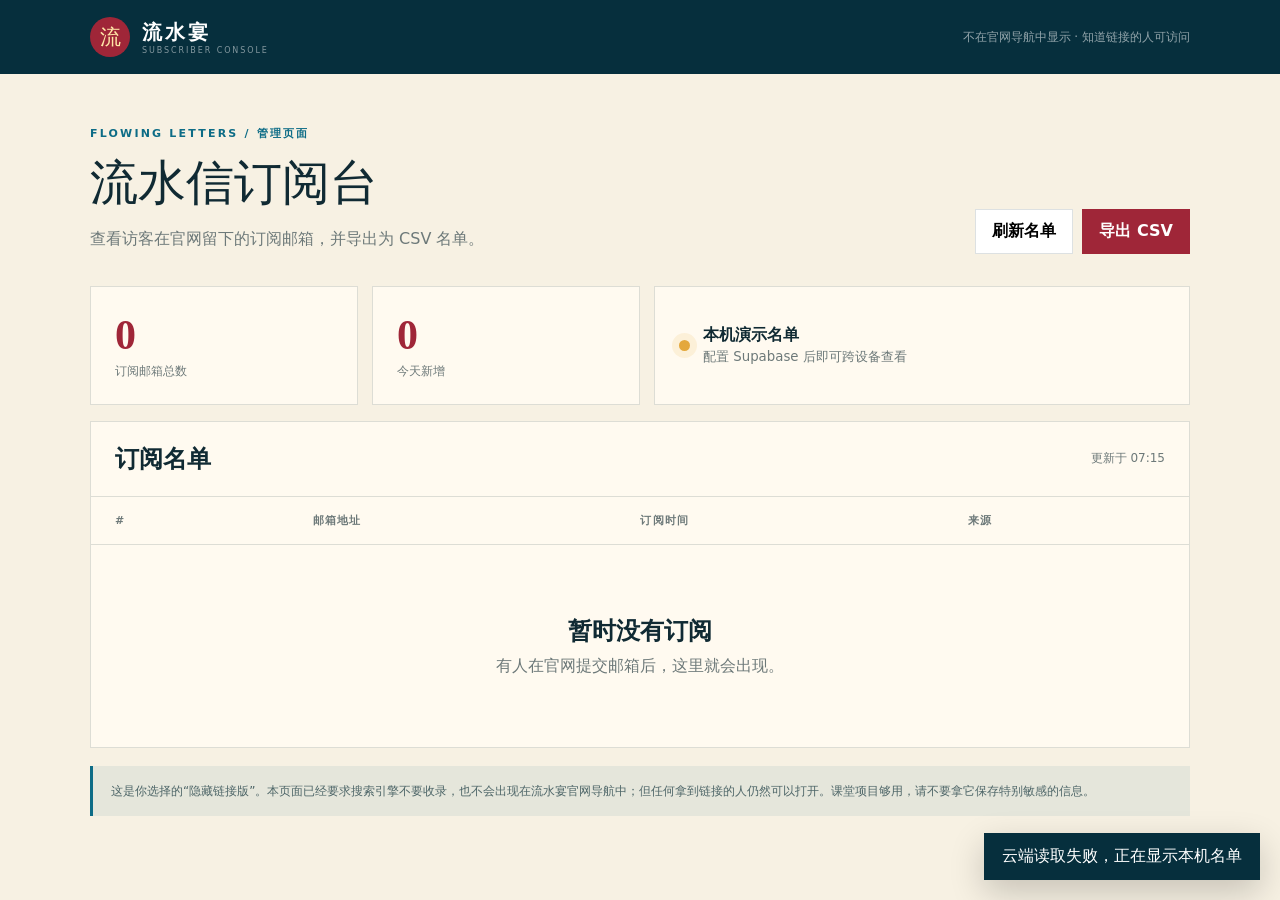
==== liushui-console-7c9f.html @ 79e712c9 "Add files via upload" ====
<!doctype html>
<html lang="zh-CN">
<head>
  <meta charset="utf-8">
  <meta name="viewport" content="width=device-width,initial-scale=1">
  <meta name="robots" content="noindex,nofollow,noarchive">
  <meta name="theme-color" content="#062f3d">
  <title>流水宴 · 订阅台</title>
  <style>
    :root{--deep:#062f3d;--water:#0d6c86;--cyan:#79c9d5;--paper:#f7f1e3;--red:#9f2638;--gold:#d6a44b;--ink:#102a33;--line:rgba(16,42,51,.14)}
    *{box-sizing:border-box}body{margin:0;background:var(--paper);color:var(--ink);font-family:"PingFang SC","Microsoft YaHei",system-ui,sans-serif;min-height:100vh}button{font:inherit}.topbar{height:74px;background:var(--deep);color:white;display:flex;align-items:center;justify-content:space-between;padding:0 max(20px,calc((100vw - 1100px)/2))}.brand{display:flex;align-items:center;gap:12px}.seal{width:40px;height:40px;border-radius:50%;display:grid;place-items:center;background:var(--red);color:#ffe7a7;font-family:serif;font-size:21px}.brand b{font-family:"Songti SC",serif;font-size:20px;letter-spacing:.14em}.brand small{display:block;opacity:.5;font-size:8px;letter-spacing:.24em}.topbar>span{font-size:12px;color:rgba(255,255,255,.56)}main{width:min(1100px,calc(100% - 32px));margin:52px auto}.intro{display:flex;align-items:end;justify-content:space-between;gap:30px;margin-bottom:32px}.eyebrow{color:var(--water);font-size:11px;font-weight:800;letter-spacing:.2em}.intro h1{font-family:"Songti SC",serif;font-size:48px;font-weight:500;margin:10px 0}.intro p{color:#6d7979;margin:0;line-height:1.8}.actions{display:flex;gap:9px}.btn{border:1px solid var(--line);background:white;padding:11px 16px;cursor:pointer;font-weight:700}.btn.primary{background:var(--red);border-color:var(--red);color:white}.summary{display:grid;grid-template-columns:1fr 1fr 2fr;gap:14px;margin-bottom:16px}.card{background:#fffaf0;border:1px solid var(--line);padding:24px}.stat strong{font-family:"Songti SC",serif;font-size:42px;color:var(--red)}.stat span{display:block;color:#6d7979;font-size:12px;margin-top:4px}.mode{display:flex;align-items:center;gap:13px}.mode i{width:11px;height:11px;border-radius:50%;background:#e4a83c;box-shadow:0 0 0 7px rgba(228,168,60,.13)}.mode.cloud i{background:#49b780;box-shadow:0 0 0 7px rgba(73,183,128,.13)}.mode b{display:block}.mode small{color:#6d7979}.table-card{background:#fffaf0;border:1px solid var(--line)}.table-head{padding:21px 24px;border-bottom:1px solid var(--line);display:flex;justify-content:space-between;align-items:center}.table-head h2{font-family:"Songti SC",serif;margin:0}.table-head span{font-size:12px;color:#6d7979}.table-wrap{overflow:auto}table{width:100%;border-collapse:collapse;min-width:620px}th,td{text-align:left;padding:16px 24px;border-bottom:1px solid var(--line)}th{font-size:11px;color:#6d7979;letter-spacing:.1em}td{font-size:14px}td:first-child{color:#9f2638;font-family:serif}.empty{text-align:center;padding:70px 20px;color:#6d7979}.empty b{display:block;color:var(--ink);font-family:"Songti SC",serif;font-size:24px;margin-bottom:9px}.notice{margin-top:18px;padding:15px 18px;background:rgba(13,108,134,.08);border-left:3px solid var(--water);font-size:12px;line-height:1.7;color:#4e6668}.toast{position:fixed;right:20px;bottom:20px;background:var(--deep);color:white;padding:13px 18px;box-shadow:0 12px 35px rgba(0,0,0,.2);opacity:0;transform:translateY(10px);transition:.25s}.toast.show{opacity:1;transform:none}@media(max-width:720px){.topbar>span{display:none}main{margin-top:32px}.intro{display:block}.intro h1{font-size:38px}.actions{margin-top:22px}.summary{grid-template-columns:1fr 1fr}.summary .card:last-child{grid-column:1/-1}.card{padding:18px}}
  </style>
  <script src="config.js"></script>
</head>
<body>
  <header class="topbar"><div class="brand"><span class="seal">流</span><span><b>流水宴</b><small>SUBSCRIBER CONSOLE</small></span></div><span>不在官网导航中显示 · 知道链接的人可访问</span></header>
  <main>
    <section class="intro"><div><div class="eyebrow">FLOWING LETTERS / 管理页面</div><h1>流水信订阅台</h1><p>查看访客在官网留下的订阅邮箱，并导出为 CSV 名单。</p></div><div class="actions"><button class="btn" id="refresh">刷新名单</button><button class="btn primary" id="export">导出 CSV</button></div></section>
    <section class="summary"><div class="card stat"><strong id="total">—</strong><span>订阅邮箱总数</span></div><div class="card stat"><strong id="today">—</strong><span>今天新增</span></div><div class="card mode" id="mode"><i></i><div><b id="modeTitle">正在读取</b><small id="modeText">请稍候…</small></div></div></section>
    <section class="table-card"><div class="table-head"><h2>订阅名单</h2><span id="updated">尚未刷新</span></div><div class="table-wrap"><table><thead><tr><th>#</th><th>邮箱地址</th><th>订阅时间</th><th>来源</th></tr></thead><tbody id="rows"></tbody></table><div class="empty" id="empty" hidden><b>暂时没有订阅</b><span>有人在官网提交邮箱后，这里就会出现。</span></div></div></section>
    <p class="notice">这是你选择的“隐藏链接版”。本页面已经要求搜索引擎不要收录，也不会出现在流水宴官网导航中；但任何拿到链接的人仍然可以打开。课堂项目够用，请不要拿它保存特别敏感的信息。</p>
  </main>
  <div class="toast" id="toast"></div>
  <script>
    "use strict";
    const $=s=>document.querySelector(s);let subscribers=[];
    function config(){const c=window.LSY_CONFIG||{};return c.SUPABASE_URL&&c.SUPABASE_ANON_KEY?c:null}
    function showToast(text){const el=$("#toast");el.textContent=text;el.classList.add("show");setTimeout(()=>el.classList.remove("show"),2200)}
    function localList(){try{return JSON.parse(localStorage.getItem("lsy_newsletter_local_v1"))||[]}catch{return []}}
    function formatDate(value){if(!value)return "—";return new Intl.DateTimeFormat("zh-CN",{dateStyle:"medium",timeStyle:"short"}).format(new Date(value))}
    function render(list,cloud){subscribers=list;$("#total").textContent=list.length;const today=new Date().toDateString();$("#today").textContent=list.filter(x=>new Date(x.created_at).toDateString()===today).length;$("#rows").innerHTML=list.map((x,i)=>`<tr><td>${String(i+1).padStart(2,"0")}</td><td>${escapeHTML(x.email)}</td><td>${formatDate(x.created_at)}</td><td>${cloud?"官网云端":"当前浏览器"}</td></tr>`).join("");$("#empty").hidden=list.length>0;$("#updated").textContent=`更新于 ${new Date().toLocaleTimeString("zh-CN",{hour:"2-digit",minute:"2-digit"})}`;$("#mode").classList.toggle("cloud",cloud);$("#modeTitle").textContent=cloud?"云端名单":"本机演示名单";$("#modeText").textContent=cloud?"显示所有设备提交的邮箱":"配置 Supabase 后即可跨设备查看"}
    function escapeHTML(v){return String(v).replace(/[&<>"']/g,c=>({"&":"&amp;","<":"&lt;",">":"&gt;",'"':"&quot;","'":"&#39;"}[c]))}
    function cloudHeaders(c){const headers={apikey:c.SUPABASE_ANON_KEY};if(!c.SUPABASE_ANON_KEY.startsWith("sb_publishable_"))headers.Authorization=`Bearer ${c.SUPABASE_ANON_KEY}`;return headers}
    async function load(){const c=config();if(!c){render(localList(),false);return}try{const res=await fetch(`${c.SUPABASE_URL}/rest/v1/newsletter_subscribers?select=email,created_at&order=created_at.desc`,{headers:cloudHeaders(c)});if(!res.ok)throw new Error();render(await res.json(),true)}catch{render(localList(),false);showToast("云端读取失败，正在显示本机名单")}}
    function csvCell(value){let text=String(value??"");if(/^[=+@-]/.test(text))text="'"+text;return `"${text.replaceAll('"','""')}"`}
    function exportCSV(){if(!subscribers.length){showToast("还没有可以导出的订阅");return}const lines=[["邮箱","订阅时间"],...subscribers.map(x=>[x.email,x.created_at])].map(row=>row.map(csvCell).join(","));const blob=new Blob(["\ufeff"+lines.join("\n")],{type:"text/csv;charset=utf-8"});const a=document.createElement("a");a.href=URL.createObjectURL(blob);a.download=`流水宴订阅名单-${new Date().toISOString().slice(0,10)}.csv`;a.click();URL.revokeObjectURL(a.href);showToast("CSV 已导出")}
    $("#refresh").onclick=()=>{load();showToast("正在刷新名单")};$("#export").onclick=exportCSV;load();
  </script>
</body>
</html>
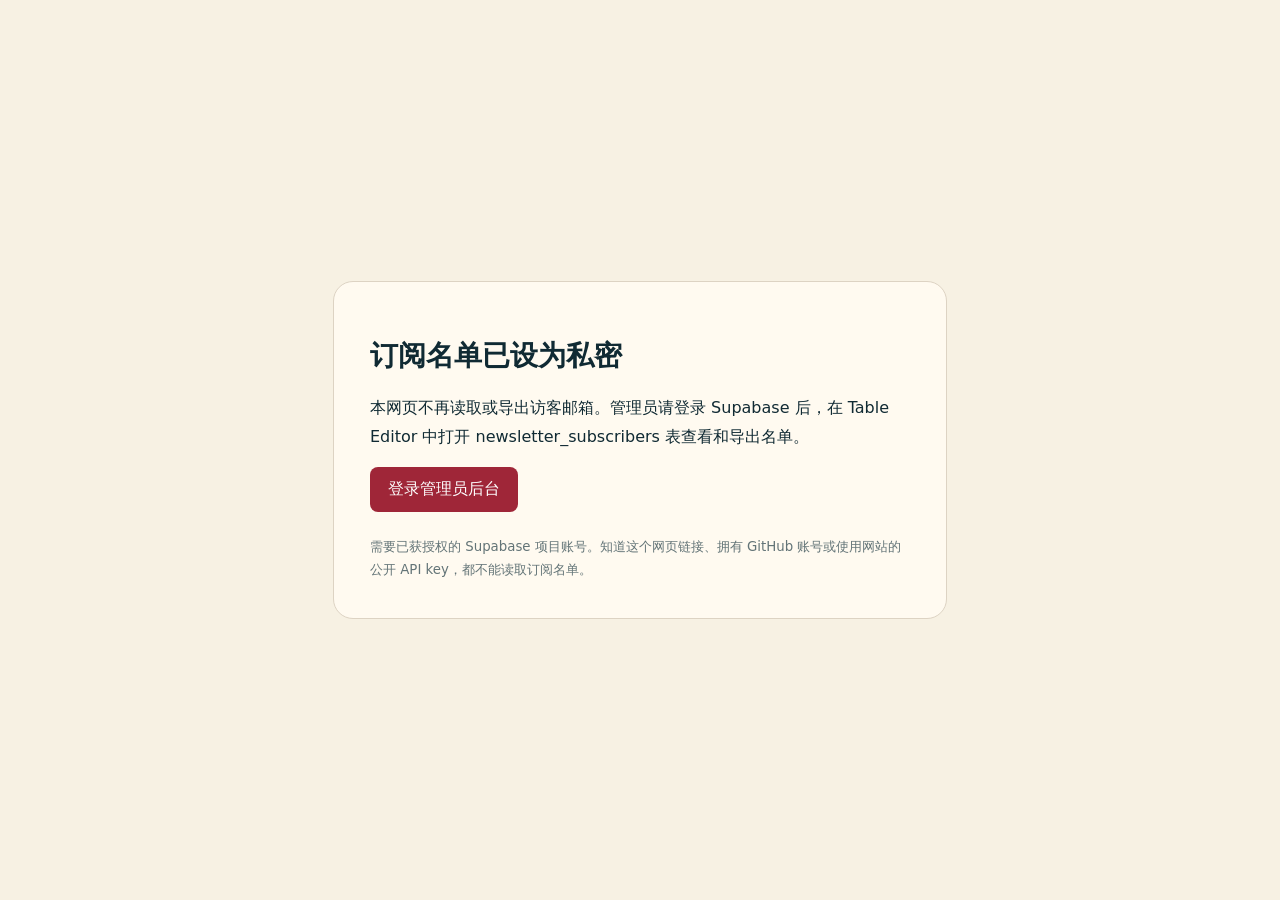
==== commit c0582b0d: "Replace public subscriber console with private dashboard access" ====
--- a/liushui-console-7c9f.html
+++ b/liushui-console-7c9f.html
@@ -1,40 +1,17 @@
 <!doctype html>
 <html lang="zh-CN">
 <head>
-  <meta charset="utf-8">
-  <meta name="viewport" content="width=device-width,initial-scale=1">
-  <meta name="robots" content="noindex,nofollow,noarchive">
-  <meta name="theme-color" content="#062f3d">
-  <title>流水宴 · 订阅台</title>
-  <style>
-    :root{--deep:#062f3d;--water:#0d6c86;--cyan:#79c9d5;--paper:#f7f1e3;--red:#9f2638;--gold:#d6a44b;--ink:#102a33;--line:rgba(16,42,51,.14)}
-    *{box-sizing:border-box}body{margin:0;background:var(--paper);color:var(--ink);font-family:"PingFang SC","Microsoft YaHei",system-ui,sans-serif;min-height:100vh}button{font:inherit}.topbar{height:74px;background:var(--deep);color:white;display:flex;align-items:center;justify-content:space-between;padding:0 max(20px,calc((100vw - 1100px)/2))}.brand{display:flex;align-items:center;gap:12px}.seal{width:40px;height:40px;border-radius:50%;display:grid;place-items:center;background:var(--red);color:#ffe7a7;font-family:serif;font-size:21px}.brand b{font-family:"Songti SC",serif;font-size:20px;letter-spacing:.14em}.brand small{display:block;opacity:.5;font-size:8px;letter-spacing:.24em}.topbar>span{font-size:12px;color:rgba(255,255,255,.56)}main{width:min(1100px,calc(100% - 32px));margin:52px auto}.intro{display:flex;align-items:end;justify-content:space-between;gap:30px;margin-bottom:32px}.eyebrow{color:var(--water);font-size:11px;font-weight:800;letter-spacing:.2em}.intro h1{font-family:"Songti SC",serif;font-size:48px;font-weight:500;margin:10px 0}.intro p{color:#6d7979;margin:0;line-height:1.8}.actions{display:flex;gap:9px}.btn{border:1px solid var(--line);background:white;padding:11px 16px;cursor:pointer;font-weight:700}.btn.primary{background:var(--red);border-color:var(--red);color:white}.summary{display:grid;grid-template-columns:1fr 1fr 2fr;gap:14px;margin-bottom:16px}.card{background:#fffaf0;border:1px solid var(--line);padding:24px}.stat strong{font-family:"Songti SC",serif;font-size:42px;color:var(--red)}.stat span{display:block;color:#6d7979;font-size:12px;margin-top:4px}.mode{display:flex;align-items:center;gap:13px}.mode i{width:11px;height:11px;border-radius:50%;background:#e4a83c;box-shadow:0 0 0 7px rgba(228,168,60,.13)}.mode.cloud i{background:#49b780;box-shadow:0 0 0 7px rgba(73,183,128,.13)}.mode b{display:block}.mode small{color:#6d7979}.table-card{background:#fffaf0;border:1px solid var(--line)}.table-head{padding:21px 24px;border-bottom:1px solid var(--line);display:flex;justify-content:space-between;align-items:center}.table-head h2{font-family:"Songti SC",serif;margin:0}.table-head span{font-size:12px;color:#6d7979}.table-wrap{overflow:auto}table{width:100%;border-collapse:collapse;min-width:620px}th,td{text-align:left;padding:16px 24px;border-bottom:1px solid var(--line)}th{font-size:11px;color:#6d7979;letter-spacing:.1em}td{font-size:14px}td:first-child{color:#9f2638;font-family:serif}.empty{text-align:center;padding:70px 20px;color:#6d7979}.empty b{display:block;color:var(--ink);font-family:"Songti SC",serif;font-size:24px;margin-bottom:9px}.notice{margin-top:18px;padding:15px 18px;background:rgba(13,108,134,.08);border-left:3px solid var(--water);font-size:12px;line-height:1.7;color:#4e6668}.toast{position:fixed;right:20px;bottom:20px;background:var(--deep);color:white;padding:13px 18px;box-shadow:0 12px 35px rgba(0,0,0,.2);opacity:0;transform:translateY(10px);transition:.25s}.toast.show{opacity:1;transform:none}@media(max-width:720px){.topbar>span{display:none}main{margin-top:32px}.intro{display:block}.intro h1{font-size:38px}.actions{margin-top:22px}.summary{grid-template-columns:1fr 1fr}.summary .card:last-child{grid-column:1/-1}.card{padding:18px}}
-  </style>
-  <script src="config.js"></script>
+<meta charset="utf-8">
+<meta name="viewport" content="width=device-width,initial-scale=1">
+<meta name="robots" content="noindex,nofollow,noarchive">
+<title>流水宴 · 私密订阅管理</title>
+<link rel="icon" href="favicon.svg">
+<style>
+body{margin:0;min-height:100vh;display:grid;place-items:center;background:#f7f1e3;color:#102a33;font-family:system-ui,sans-serif}
+main{max-width:540px;margin:24px;padding:36px;border-radius:20px;background:#fffaf0;border:1px solid #ddd3c3}
+h1{font-size:28px}p{line-height:1.8}a{display:inline-block;padding:12px 18px;border-radius:8px;background:#9f2638;color:white;text-decoration:none}
+small{display:block;margin-top:24px;color:#637477;line-height:1.7}
+</style>
 </head>
-<body>
-  <header class="topbar"><div class="brand"><span class="seal">流</span><span><b>流水宴</b><small>SUBSCRIBER CONSOLE</small></span></div><span>不在官网导航中显示 · 知道链接的人可访问</span></header>
-  <main>
-    <section class="intro"><div><div class="eyebrow">FLOWING LETTERS / 管理页面</div><h1>流水信订阅台</h1><p>查看访客在官网留下的订阅邮箱，并导出为 CSV 名单。</p></div><div class="actions"><button class="btn" id="refresh">刷新名单</button><button class="btn primary" id="export">导出 CSV</button></div></section>
-    <section class="summary"><div class="card stat"><strong id="total">—</strong><span>订阅邮箱总数</span></div><div class="card stat"><strong id="today">—</strong><span>今天新增</span></div><div class="card mode" id="mode"><i></i><div><b id="modeTitle">正在读取</b><small id="modeText">请稍候…</small></div></div></section>
-    <section class="table-card"><div class="table-head"><h2>订阅名单</h2><span id="updated">尚未刷新</span></div><div class="table-wrap"><table><thead><tr><th>#</th><th>邮箱地址</th><th>订阅时间</th><th>来源</th></tr></thead><tbody id="rows"></tbody></table><div class="empty" id="empty" hidden><b>暂时没有订阅</b><span>有人在官网提交邮箱后，这里就会出现。</span></div></div></section>
-    <p class="notice">这是你选择的“隐藏链接版”。本页面已经要求搜索引擎不要收录，也不会出现在流水宴官网导航中；但任何拿到链接的人仍然可以打开。课堂项目够用，请不要拿它保存特别敏感的信息。</p>
-  </main>
-  <div class="toast" id="toast"></div>
-  <script>
-    "use strict";
-    const $=s=>document.querySelector(s);let subscribers=[];
-    function config(){const c=window.LSY_CONFIG||{};return c.SUPABASE_URL&&c.SUPABASE_ANON_KEY?c:null}
-    function showToast(text){const el=$("#toast");el.textContent=text;el.classList.add("show");setTimeout(()=>el.classList.remove("show"),2200)}
-    function localList(){try{return JSON.parse(localStorage.getItem("lsy_newsletter_local_v1"))||[]}catch{return []}}
-    function formatDate(value){if(!value)return "—";return new Intl.DateTimeFormat("zh-CN",{dateStyle:"medium",timeStyle:"short"}).format(new Date(value))}
-    function render(list,cloud){subscribers=list;$("#total").textContent=list.length;const today=new Date().toDateString();$("#today").textContent=list.filter(x=>new Date(x.created_at).toDateString()===today).length;$("#rows").innerHTML=list.map((x,i)=>`<tr><td>${String(i+1).padStart(2,"0")}</td><td>${escapeHTML(x.email)}</td><td>${formatDate(x.created_at)}</td><td>${cloud?"官网云端":"当前浏览器"}</td></tr>`).join("");$("#empty").hidden=list.length>0;$("#updated").textContent=`更新于 ${new Date().toLocaleTimeString("zh-CN",{hour:"2-digit",minute:"2-digit"})}`;$("#mode").classList.toggle("cloud",cloud);$("#modeTitle").textContent=cloud?"云端名单":"本机演示名单";$("#modeText").textContent=cloud?"显示所有设备提交的邮箱":"配置 Supabase 后即可跨设备查看"}
-    function escapeHTML(v){return String(v).replace(/[&<>"']/g,c=>({"&":"&amp;","<":"&lt;",">":"&gt;",'"':"&quot;","'":"&#39;"}[c]))}
-    function cloudHeaders(c){const headers={apikey:c.SUPABASE_ANON_KEY};if(!c.SUPABASE_ANON_KEY.startsWith("sb_publishable_"))headers.Authorization=`Bearer ${c.SUPABASE_ANON_KEY}`;return headers}
-    async function load(){const c=config();if(!c){render(localList(),false);return}try{const res=await fetch(`${c.SUPABASE_URL}/rest/v1/newsletter_subscribers?select=email,created_at&order=created_at.desc`,{headers:cloudHeaders(c)});if(!res.ok)throw new Error();render(await res.json(),true)}catch{render(localList(),false);showToast("云端读取失败，正在显示本机名单")}}
-    function csvCell(value){let text=String(value??"");if(/^[=+@-]/.test(text))text="'"+text;return `"${text.replaceAll('"','""')}"`}
-    function exportCSV(){if(!subscribers.length){showToast("还没有可以导出的订阅");return}const lines=[["邮箱","订阅时间"],...subscribers.map(x=>[x.email,x.created_at])].map(row=>row.map(csvCell).join(","));const blob=new Blob(["\ufeff"+lines.join("\n")],{type:"text/csv;charset=utf-8"});const a=document.createElement("a");a.href=URL.createObjectURL(blob);a.download=`流水宴订阅名单-${new Date().toISOString().slice(0,10)}.csv`;a.click();URL.revokeObjectURL(a.href);showToast("CSV 已导出")}
-    $("#refresh").onclick=()=>{load();showToast("正在刷新名单")};$("#export").onclick=exportCSV;load();
-  </script>
-</body>
+<body><main><h1>订阅名单已设为私密</h1><p>本网页不再读取或导出访客邮箱。管理员请登录 Supabase 后，在 Table Editor 中打开 newsletter_subscribers 表查看和导出名单。</p><a href="https://supabase.com/dashboard/project/tunuexbkkakiawsyanqu/editor" rel="noreferrer">登录管理员后台</a><small>需要已获授权的 Supabase 项目账号。知道这个网页链接、拥有 GitHub 账号或使用网站的公开 API key，都不能读取订阅名单。</small></main></body>
 </html>
